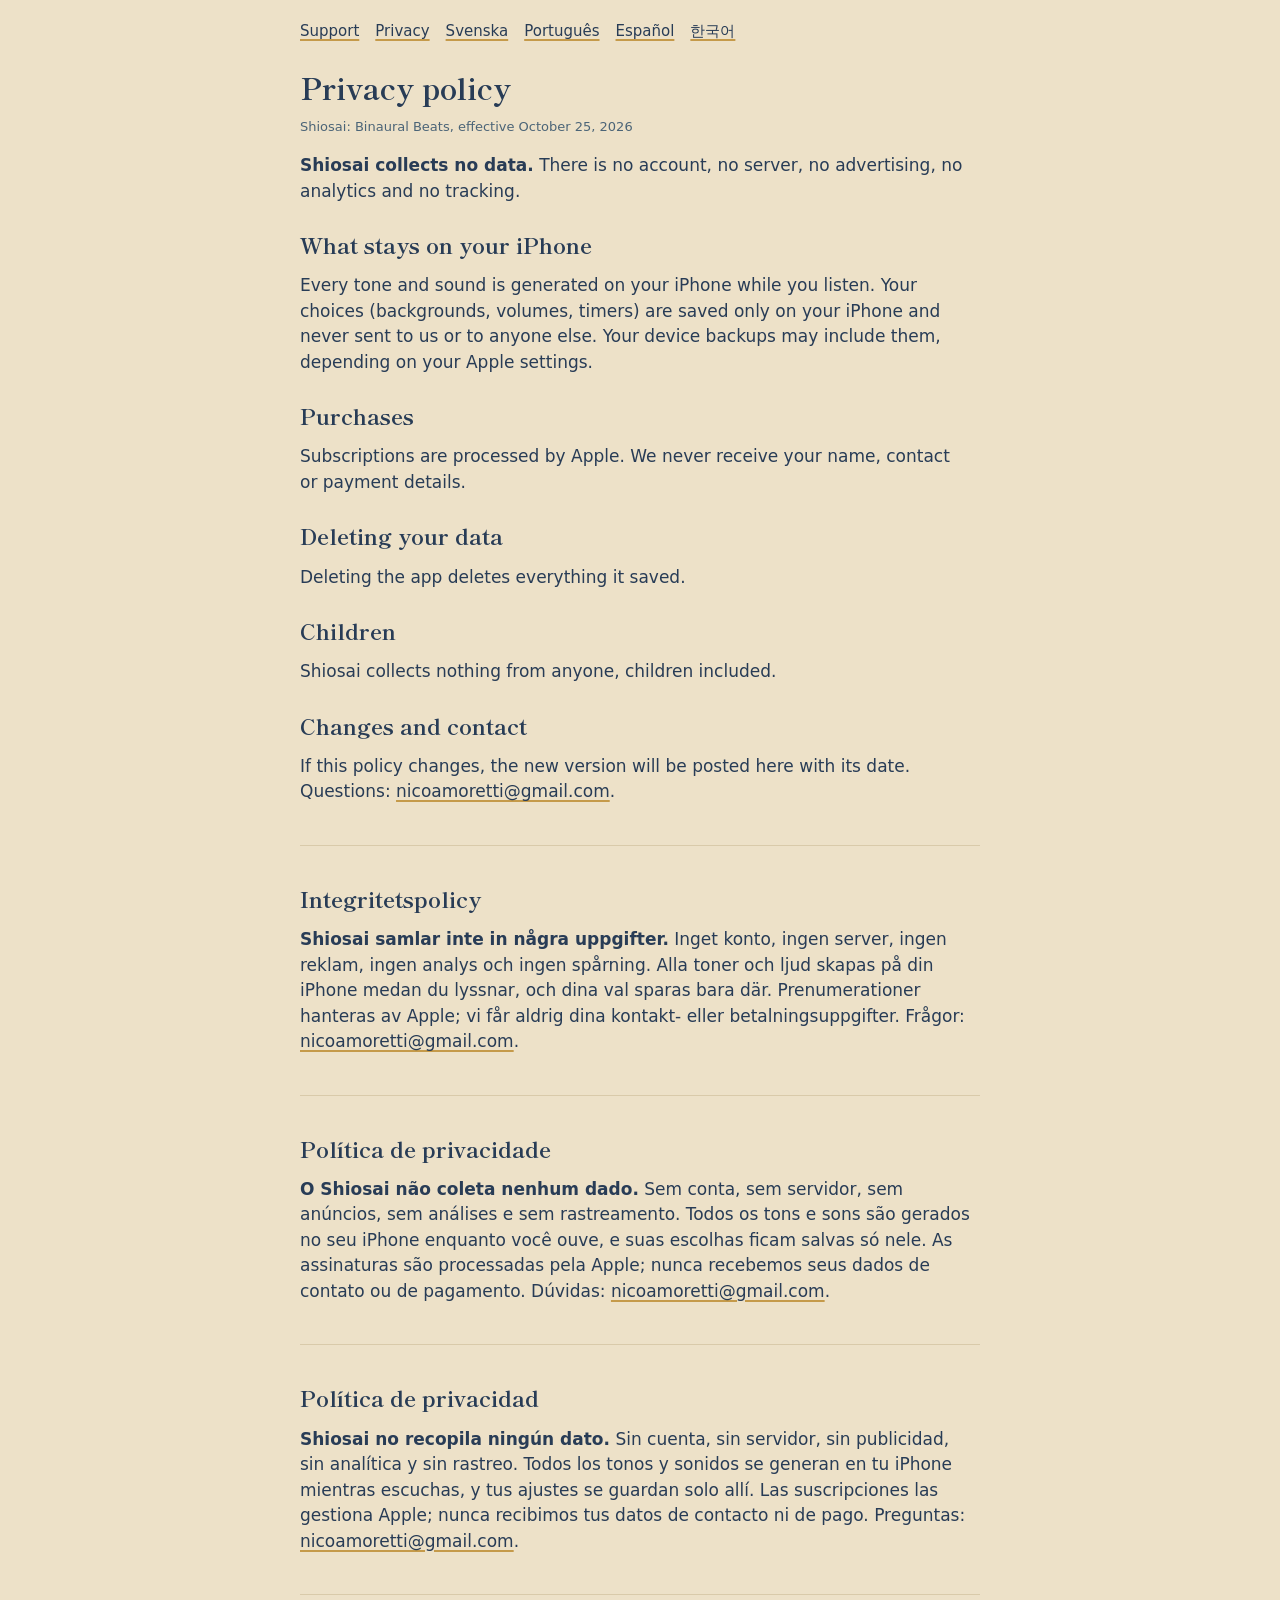
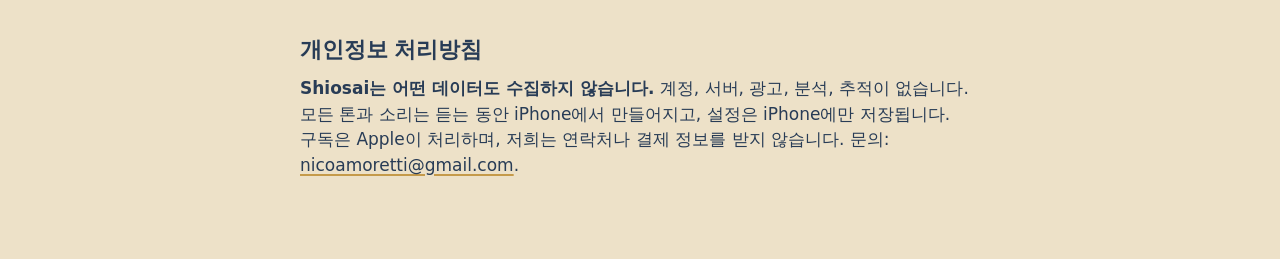
==== privacy.html @ 4a1b2999 "Shiosai support and privacy pages Co-Authored-By: Claude Opus 5.5 <noreply@anthropic.com>" ====
<!doctype html>
<html lang="en">
<head>
<meta charset="utf-8">
<meta name="viewport" content="width=device-width, initial-scale=1">
<title>Shiosai privacy</title>
<link href="https://fonts.googleapis.com/css2?family=Shippori+Mincho+B1:wght@700;800&display=swap" rel="stylesheet">
<link rel="stylesheet" href="namiura.css">
<link rel="stylesheet" href="site.css">
</head>
<body>
<main>
<nav><a href="./">Support</a><a href="privacy.html">Privacy</a><a href="#sv">Svenska</a><a href="#pt">Português</a><a href="#es">Español</a><a href="#ko">한국어</a></nav>
<h1>Privacy policy</h1>
<p class="meta">Shiosai: Binaural Beats, effective October 25, 2026</p>
<p><strong>Shiosai collects no data.</strong> There is no account, no server, no advertising, no analytics and no tracking.</p>
<h2>What stays on your iPhone</h2>
<p>Every tone and sound is generated on your iPhone while you listen. Your choices (backgrounds, volumes, timers) are saved only on your iPhone and never sent to us or to anyone else. Your device backups may include them, depending on your Apple settings.</p>
<h2>Purchases</h2>
<p>Subscriptions are processed by Apple. We never receive your name, contact or payment details.</p>
<h2>Deleting your data</h2>
<p>Deleting the app deletes everything it saved.</p>
<h2>Children</h2>
<p>Shiosai collects nothing from anyone, children included.</p>
<h2>Changes and contact</h2>
<p>If this policy changes, the new version will be posted here with its date. Questions: <a href="mailto:nicoamoretti@gmail.com">nicoamoretti@gmail.com</a>.</p>

<hr id="sv">
<h2 lang="sv">Integritetspolicy</h2>
<p lang="sv"><strong>Shiosai samlar inte in några uppgifter.</strong> Inget konto, ingen server, ingen reklam, ingen analys och ingen spårning. Alla toner och ljud skapas på din iPhone medan du lyssnar, och dina val sparas bara där. Prenumerationer hanteras av Apple; vi får aldrig dina kontakt- eller betalningsuppgifter. Frågor: <a href="mailto:nicoamoretti@gmail.com">nicoamoretti@gmail.com</a>.</p>

<hr id="pt">
<h2 lang="pt-BR">Política de privacidade</h2>
<p lang="pt-BR"><strong>O Shiosai não coleta nenhum dado.</strong> Sem conta, sem servidor, sem anúncios, sem análises e sem rastreamento. Todos os tons e sons são gerados no seu iPhone enquanto você ouve, e suas escolhas ficam salvas só nele. As assinaturas são processadas pela Apple; nunca recebemos seus dados de contato ou de pagamento. Dúvidas: <a href="mailto:nicoamoretti@gmail.com">nicoamoretti@gmail.com</a>.</p>

<hr id="es">
<h2 lang="es">Política de privacidad</h2>
<p lang="es"><strong>Shiosai no recopila ningún dato.</strong> Sin cuenta, sin servidor, sin publicidad, sin analítica y sin rastreo. Todos los tonos y sonidos se generan en tu iPhone mientras escuchas, y tus ajustes se guardan solo allí. Las suscripciones las gestiona Apple; nunca recibimos tus datos de contacto ni de pago. Preguntas: <a href="mailto:nicoamoretti@gmail.com">nicoamoretti@gmail.com</a>.</p>

<hr id="ko">
<h2 lang="ko">개인정보 처리방침</h2>
<p lang="ko"><strong>Shiosai는 어떤 데이터도 수집하지 않습니다.</strong> 계정, 서버, 광고, 분석, 추적이 없습니다. 모든 톤과 소리는 듣는 동안 iPhone에서 만들어지고, 설정은 iPhone에만 저장됩니다. 구독은 Apple이 처리하며, 저희는 연락처나 결제 정보를 받지 않습니다. 문의: <a href="mailto:nicoamoretti@gmail.com">nicoamoretti@gmail.com</a>.</p>
</main>
</body>
</html>
---- namiura.css ----
/* namiura.css. Tokens first, components second, nothing third.
   Load the mincho once in <head>:
   <link href="https://fonts.googleapis.com/css2?family=Shippori+Mincho+B1:wght@700;800&display=swap" rel="stylesheet">
   or self-host the two Latin subsets in fonts/ with @font-face (family "Shippori Mincho B1", weights 700 and 800). */
:root {
  --paper: #EDE1C8;  --foam: #F6EEDD;  --sky: #D8C0A0;  --line: #D9CAAA;
  --ink: #283C56;  --wave: #4B6477;  --chevron: #7F90A8;  --vermilion: #B5362B;
  --tan: #CAB99C;  --ochre: #C59A4A;        /* the boats, both modes */
  --prussian: #283C56;  --label: #F6EEDD;   /* on labels, both modes */
  --mincho: "Shippori Mincho B1", "Hiragino Mincho ProN", Georgia, serif;
  --ui: -apple-system, system-ui, sans-serif;
}
@media (prefers-color-scheme: dark) {
  :root { --paper: #1C2C42; --foam: #283C56; --sky: #283C56; --line: #3E5470;
          --ink: #F6EEDD; --wave: #D8C0A0; --chevron: #8FA2BF; --vermilion: #E06A5C; }
}
html { background: var(--paper); color: var(--ink); }
body { margin: 0; font: 17px/1.5 var(--ui); }
h1, h2, .number { margin: 0; font-family: var(--mincho); font-weight: 700; line-height: 1.1; }
.number { font-weight: 800; font-size: 64px; line-height: .95;
          font-variant-numeric: lining-nums tabular-nums; }
.cartouche { display: inline-block; padding: 2px 10px; background: var(--label);
             color: var(--prussian); border: 1.5px solid var(--prussian);
             border-radius: 2px; font: 700 30px/1.15 var(--mincho); }
.cartouche.vertical { writing-mode: vertical-rl; padding: 10px 5px;
                      font-size: 22px; letter-spacing: .12em; }
.print { display: block; width: 100%; height: 300px; object-fit: cover; }  /* square, flat */
.print.scene { height: 100vh; }
.thumb { width: 44px; height: 44px; object-fit: cover; border-radius: 6px; }
.label { padding: 2px 8px; background: var(--label); color: var(--prussian);
         border: 1.5px solid var(--prussian); border-radius: 2px; }
.now { display: inline-block; width: 8px; height: 8px; background: var(--ochre); }
.mark { background: var(--tan); padding: 0 .15em; border-radius: 2px;
        -webkit-box-decoration-break: clone; box-decoration-break: clone; }
.meta { font-size: 13px; color: var(--wave); }
a { color: var(--ink); text-decoration: underline; text-decoration-color: var(--ochre);
    text-decoration-thickness: 2px; text-underline-offset: 3px; }
a:hover { background: var(--tan); text-decoration: none; }
.btn { min-height: 50px; padding: 0 22px; border: 1.5px solid var(--ink); border-radius: 4px;
       background: var(--ink); color: var(--paper); font: 600 17px var(--ui); }
.btn.secondary { background: var(--foam); color: var(--ink); }
.btn.danger { background: var(--vermilion); border-color: var(--vermilion); color: var(--foam); }
.circle { width: 36px; height: 36px; border: 0; border-radius: 18px;
          background: var(--label); color: var(--prussian); }
.list { background: var(--foam); border-radius: 10px; overflow: hidden; }
.list > * + * { border-top: 1px solid var(--line); }
.row { min-height: 44px; display: flex; align-items: center; gap: 12px; padding: 0 12px 0 16px; }
:focus-visible { outline: 2px solid var(--ochre); outline-offset: 1px; }
---- site.css ----
main { max-width: 680px; margin: 0 auto; padding: 0 16px 64px; }
header { position: relative; }
header .cartouche { position: absolute; right: 16px; top: 16px; }
nav { display: flex; flex-wrap: wrap; gap: 16px; margin: 20px 0 8px; font-size: 15px; }
h1 { font-size: 30px; margin: 28px 0 6px; }
h2 { font-size: 22px; margin: 28px 0 8px; }
p, li { max-width: 62ch; }
.list { margin: 12px 0; }
.list .row { padding-top: 10px; padding-bottom: 10px; display: block; }
.credit { margin-top: 40px; }
hr { border: 0; border-top: 1px solid var(--line); margin: 40px 0; }
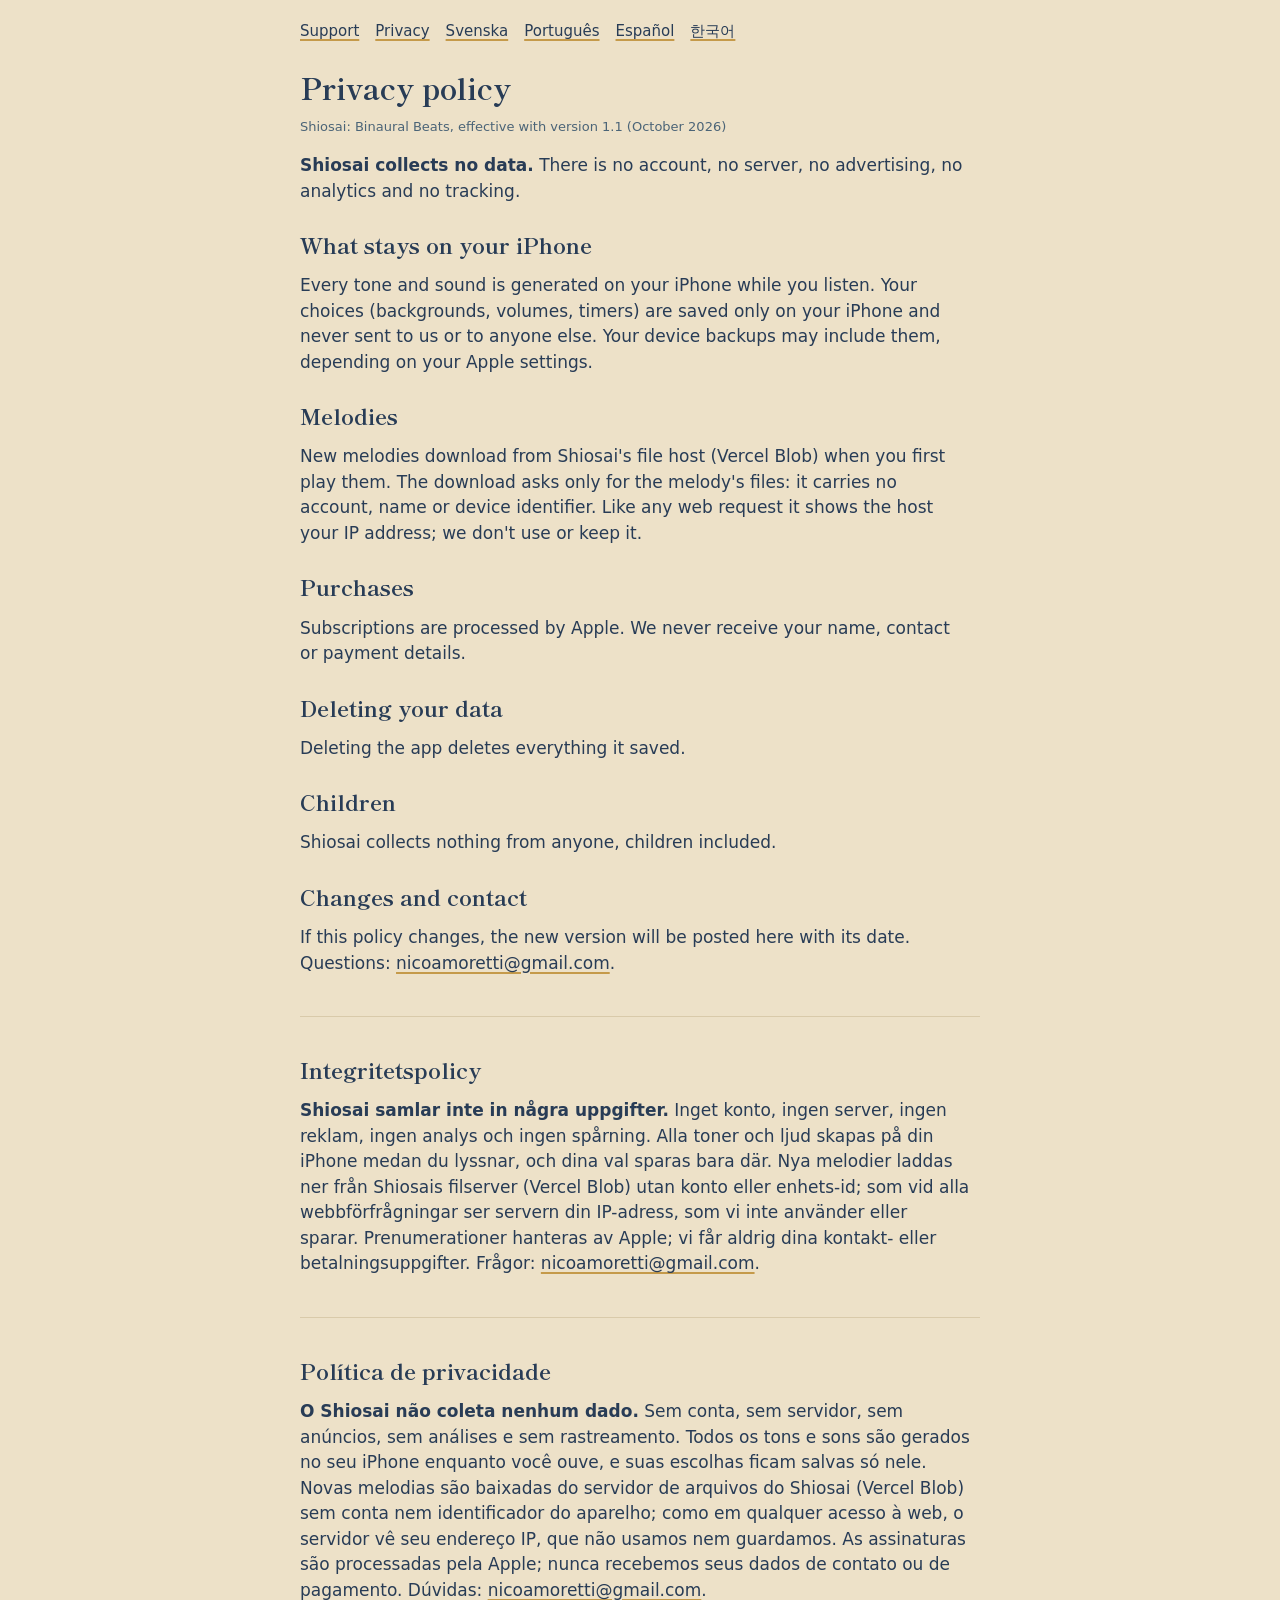
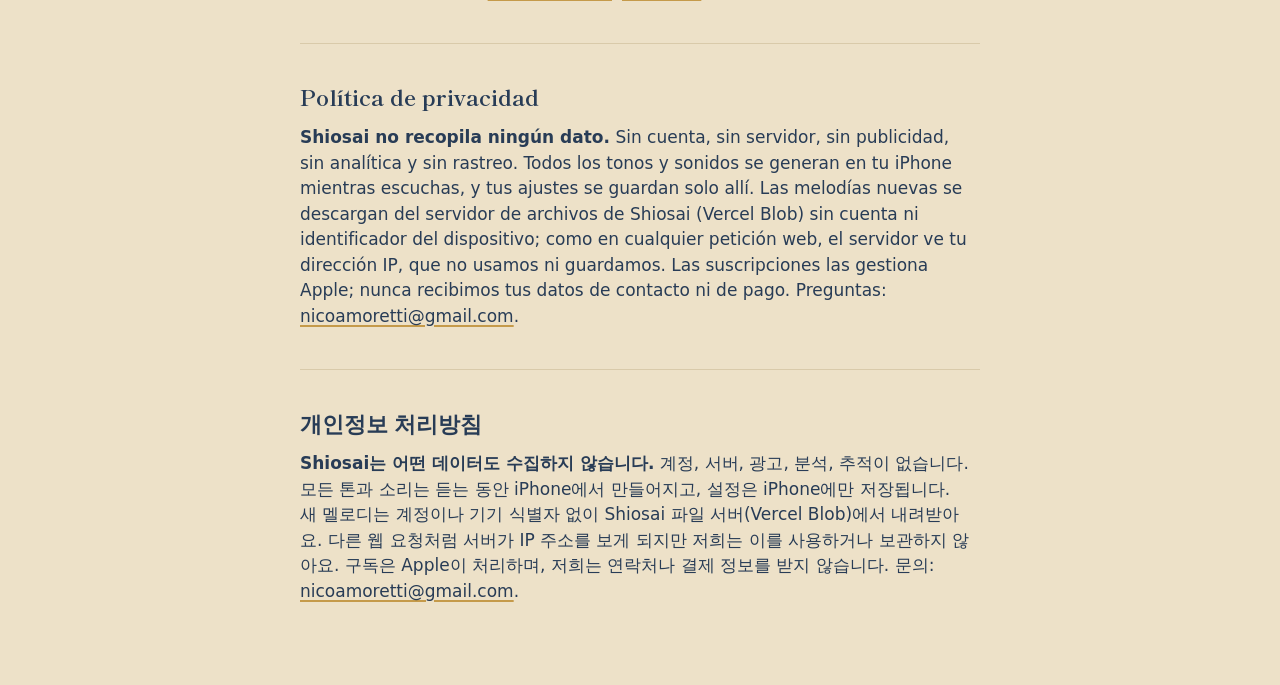
==== commit 56d97733: "Privacy: Melodies paragraph (1.1)" ====
--- a/privacy.html
+++ b/privacy.html
@@ -12,10 +12,12 @@
 <main>
 <nav><a href="./">Support</a><a href="privacy.html">Privacy</a><a href="#sv">Svenska</a><a href="#pt">Português</a><a href="#es">Español</a><a href="#ko">한국어</a></nav>
 <h1>Privacy policy</h1>
-<p class="meta">Shiosai: Binaural Beats, effective October 25, 2026</p>
+<p class="meta">Shiosai: Binaural Beats, effective with version 1.1 (October 2026)</p>
 <p><strong>Shiosai collects no data.</strong> There is no account, no server, no advertising, no analytics and no tracking.</p>
 <h2>What stays on your iPhone</h2>
 <p>Every tone and sound is generated on your iPhone while you listen. Your choices (backgrounds, volumes, timers) are saved only on your iPhone and never sent to us or to anyone else. Your device backups may include them, depending on your Apple settings.</p>
+<h2>Melodies</h2>
+<p>New melodies download from Shiosai's file host (Vercel Blob) when you first play them. The download asks only for the melody's files: it carries no account, name or device identifier. Like any web request it shows the host your IP address; we don't use or keep it.</p>
 <h2>Purchases</h2>
 <p>Subscriptions are processed by Apple. We never receive your name, contact or payment details.</p>
 <h2>Deleting your data</h2>
@@ -27,19 +29,19 @@
 
 <hr id="sv">
 <h2 lang="sv">Integritetspolicy</h2>
-<p lang="sv"><strong>Shiosai samlar inte in några uppgifter.</strong> Inget konto, ingen server, ingen reklam, ingen analys och ingen spårning. Alla toner och ljud skapas på din iPhone medan du lyssnar, och dina val sparas bara där. Prenumerationer hanteras av Apple; vi får aldrig dina kontakt- eller betalningsuppgifter. Frågor: <a href="mailto:nicoamoretti@gmail.com">nicoamoretti@gmail.com</a>.</p>
+<p lang="sv"><strong>Shiosai samlar inte in några uppgifter.</strong> Inget konto, ingen server, ingen reklam, ingen analys och ingen spårning. Alla toner och ljud skapas på din iPhone medan du lyssnar, och dina val sparas bara där. Nya melodier laddas ner från Shiosais filserver (Vercel Blob) utan konto eller enhets-id; som vid alla webbförfrågningar ser servern din IP-adress, som vi inte använder eller sparar. Prenumerationer hanteras av Apple; vi får aldrig dina kontakt- eller betalningsuppgifter. Frågor: <a href="mailto:nicoamoretti@gmail.com">nicoamoretti@gmail.com</a>.</p>
 
 <hr id="pt">
 <h2 lang="pt-BR">Política de privacidade</h2>
-<p lang="pt-BR"><strong>O Shiosai não coleta nenhum dado.</strong> Sem conta, sem servidor, sem anúncios, sem análises e sem rastreamento. Todos os tons e sons são gerados no seu iPhone enquanto você ouve, e suas escolhas ficam salvas só nele. As assinaturas são processadas pela Apple; nunca recebemos seus dados de contato ou de pagamento. Dúvidas: <a href="mailto:nicoamoretti@gmail.com">nicoamoretti@gmail.com</a>.</p>
+<p lang="pt-BR"><strong>O Shiosai não coleta nenhum dado.</strong> Sem conta, sem servidor, sem anúncios, sem análises e sem rastreamento. Todos os tons e sons são gerados no seu iPhone enquanto você ouve, e suas escolhas ficam salvas só nele. Novas melodias são baixadas do servidor de arquivos do Shiosai (Vercel Blob) sem conta nem identificador do aparelho; como em qualquer acesso à web, o servidor vê seu endereço IP, que não usamos nem guardamos. As assinaturas são processadas pela Apple; nunca recebemos seus dados de contato ou de pagamento. Dúvidas: <a href="mailto:nicoamoretti@gmail.com">nicoamoretti@gmail.com</a>.</p>
 
 <hr id="es">
 <h2 lang="es">Política de privacidad</h2>
-<p lang="es"><strong>Shiosai no recopila ningún dato.</strong> Sin cuenta, sin servidor, sin publicidad, sin analítica y sin rastreo. Todos los tonos y sonidos se generan en tu iPhone mientras escuchas, y tus ajustes se guardan solo allí. Las suscripciones las gestiona Apple; nunca recibimos tus datos de contacto ni de pago. Preguntas: <a href="mailto:nicoamoretti@gmail.com">nicoamoretti@gmail.com</a>.</p>
+<p lang="es"><strong>Shiosai no recopila ningún dato.</strong> Sin cuenta, sin servidor, sin publicidad, sin analítica y sin rastreo. Todos los tonos y sonidos se generan en tu iPhone mientras escuchas, y tus ajustes se guardan solo allí. Las melodías nuevas se descargan del servidor de archivos de Shiosai (Vercel Blob) sin cuenta ni identificador del dispositivo; como en cualquier petición web, el servidor ve tu dirección IP, que no usamos ni guardamos. Las suscripciones las gestiona Apple; nunca recibimos tus datos de contacto ni de pago. Preguntas: <a href="mailto:nicoamoretti@gmail.com">nicoamoretti@gmail.com</a>.</p>
 
 <hr id="ko">
 <h2 lang="ko">개인정보 처리방침</h2>
-<p lang="ko"><strong>Shiosai는 어떤 데이터도 수집하지 않습니다.</strong> 계정, 서버, 광고, 분석, 추적이 없습니다. 모든 톤과 소리는 듣는 동안 iPhone에서 만들어지고, 설정은 iPhone에만 저장됩니다. 구독은 Apple이 처리하며, 저희는 연락처나 결제 정보를 받지 않습니다. 문의: <a href="mailto:nicoamoretti@gmail.com">nicoamoretti@gmail.com</a>.</p>
+<p lang="ko"><strong>Shiosai는 어떤 데이터도 수집하지 않습니다.</strong> 계정, 서버, 광고, 분석, 추적이 없습니다. 모든 톤과 소리는 듣는 동안 iPhone에서 만들어지고, 설정은 iPhone에만 저장됩니다. 새 멜로디는 계정이나 기기 식별자 없이 Shiosai 파일 서버(Vercel Blob)에서 내려받아요. 다른 웹 요청처럼 서버가 IP 주소를 보게 되지만 저희는 이를 사용하거나 보관하지 않아요. 구독은 Apple이 처리하며, 저희는 연락처나 결제 정보를 받지 않습니다. 문의: <a href="mailto:nicoamoretti@gmail.com">nicoamoretti@gmail.com</a>.</p>
 </main>
 </body>
 </html>
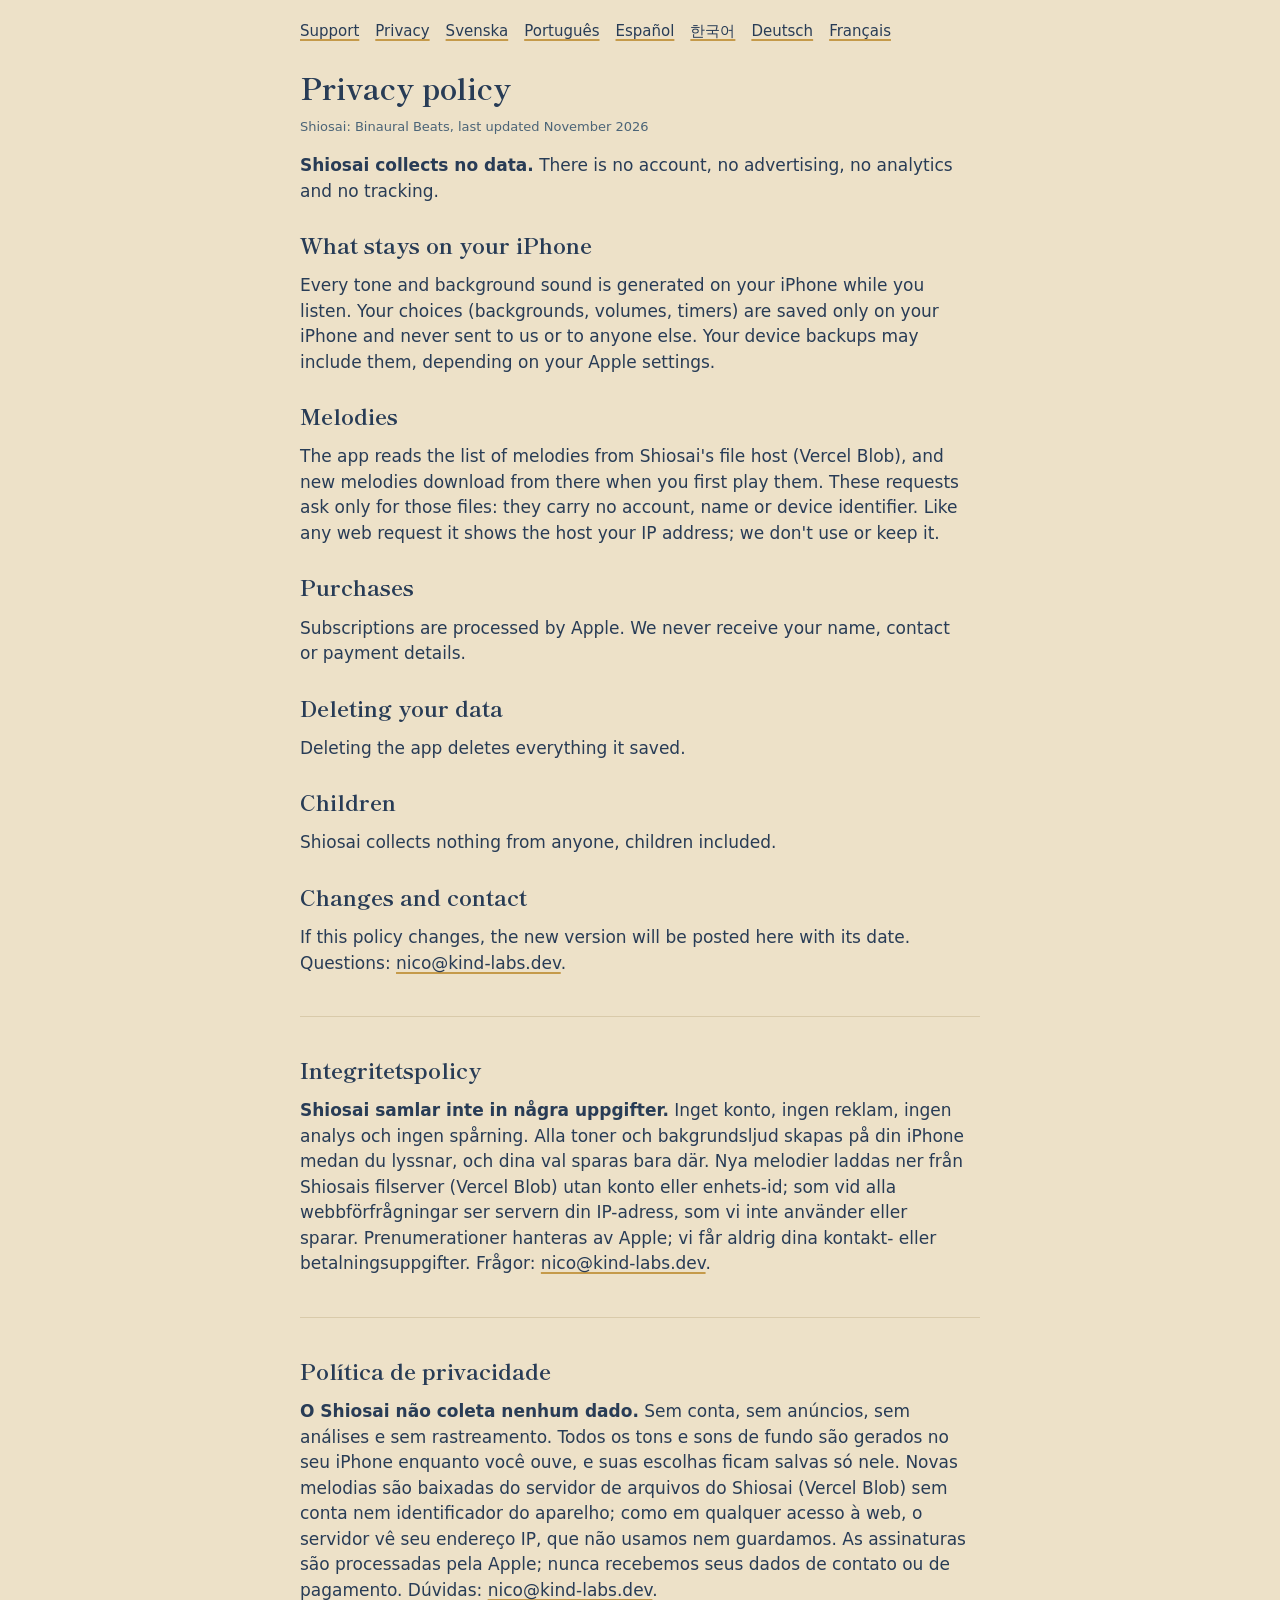
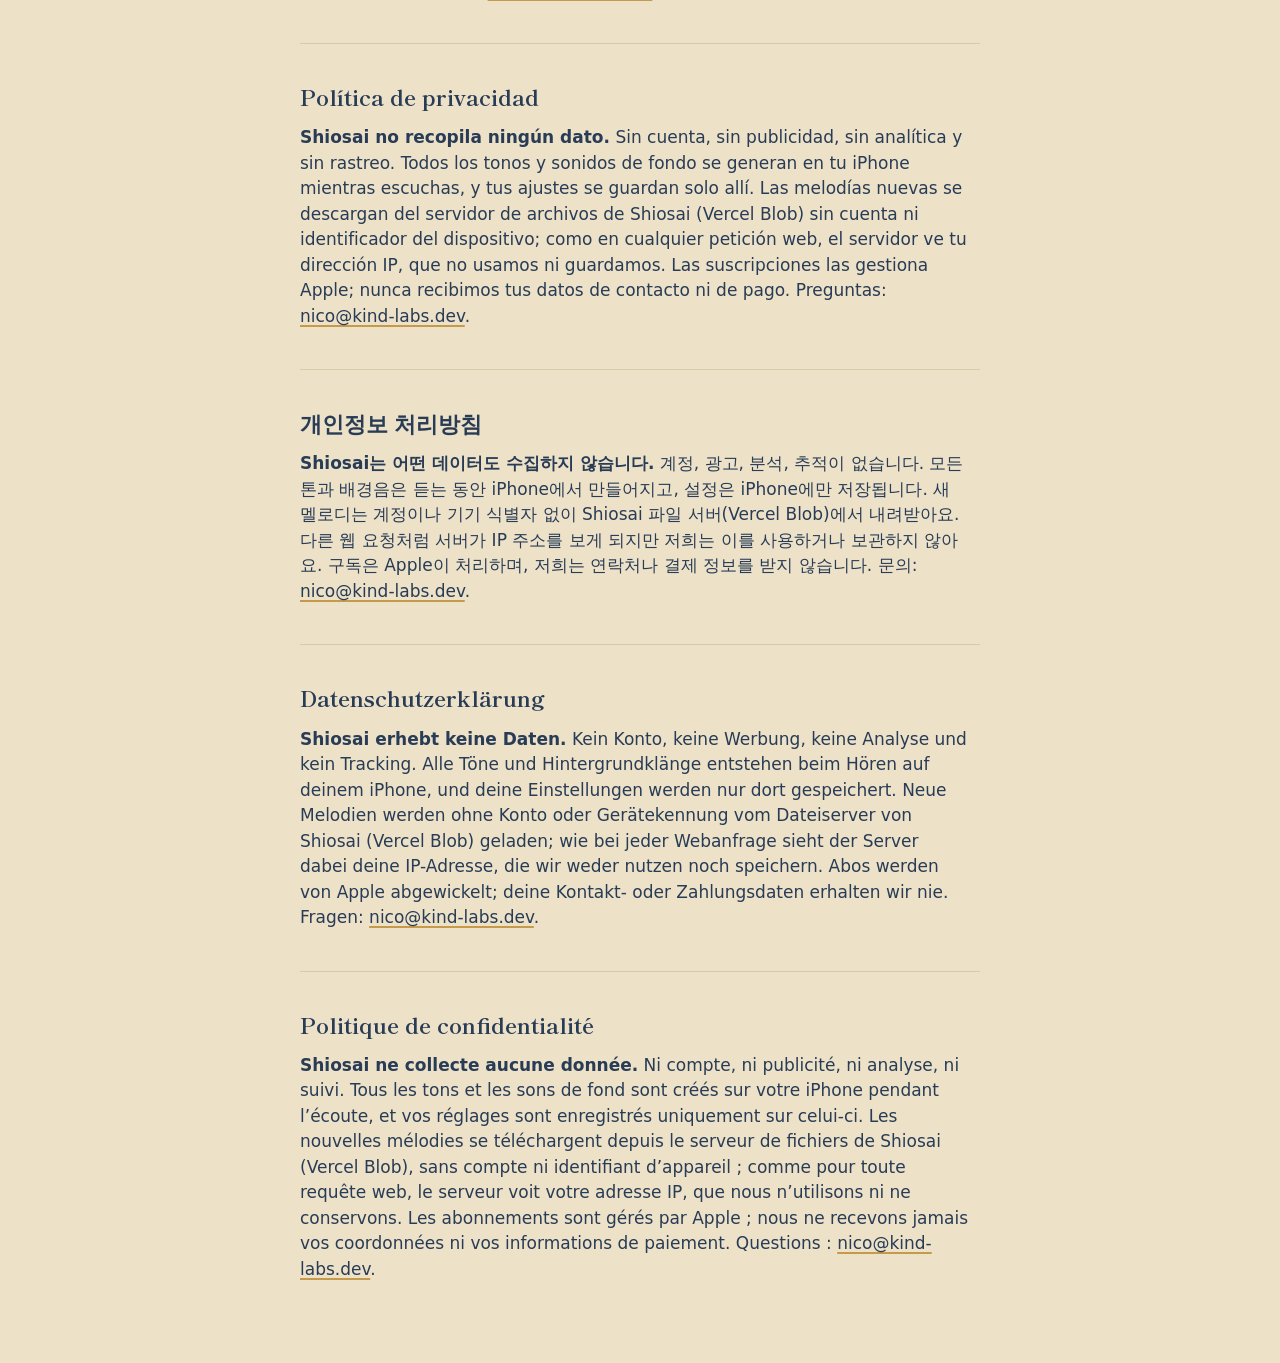
==== commit 5bb0145d: "Contact is nico@kind-labs.dev; German and French privacy text; no claim of no server now that melodi" ====
--- a/privacy.html
+++ b/privacy.html
@@ -10,14 +10,14 @@
 </head>
 <body>
 <main>
-<nav><a href="./">Support</a><a href="privacy.html">Privacy</a><a href="#sv">Svenska</a><a href="#pt">Português</a><a href="#es">Español</a><a href="#ko">한국어</a></nav>
+<nav><a href="./">Support</a><a href="privacy.html">Privacy</a><a href="#sv">Svenska</a><a href="#pt">Português</a><a href="#es">Español</a><a href="#ko">한국어</a><a href="#de">Deutsch</a><a href="#fr">Français</a></nav>
 <h1>Privacy policy</h1>
-<p class="meta">Shiosai: Binaural Beats, effective with version 1.1 (October 2026)</p>
-<p><strong>Shiosai collects no data.</strong> There is no account, no server, no advertising, no analytics and no tracking.</p>
+<p class="meta">Shiosai: Binaural Beats, last updated November 2026</p>
+<p><strong>Shiosai collects no data.</strong> There is no account, no advertising, no analytics and no tracking.</p>
 <h2>What stays on your iPhone</h2>
-<p>Every tone and sound is generated on your iPhone while you listen. Your choices (backgrounds, volumes, timers) are saved only on your iPhone and never sent to us or to anyone else. Your device backups may include them, depending on your Apple settings.</p>
+<p>Every tone and background sound is generated on your iPhone while you listen. Your choices (backgrounds, volumes, timers) are saved only on your iPhone and never sent to us or to anyone else. Your device backups may include them, depending on your Apple settings.</p>
 <h2>Melodies</h2>
-<p>New melodies download from Shiosai's file host (Vercel Blob) when you first play them. The download asks only for the melody's files: it carries no account, name or device identifier. Like any web request it shows the host your IP address; we don't use or keep it.</p>
+<p>The app reads the list of melodies from Shiosai's file host (Vercel Blob), and new melodies download from there when you first play them. These requests ask only for those files: they carry no account, name or device identifier. Like any web request it shows the host your IP address; we don't use or keep it.</p>
 <h2>Purchases</h2>
 <p>Subscriptions are processed by Apple. We never receive your name, contact or payment details.</p>
 <h2>Deleting your data</h2>
@@ -25,23 +25,30 @@
 <h2>Children</h2>
 <p>Shiosai collects nothing from anyone, children included.</p>
 <h2>Changes and contact</h2>
-<p>If this policy changes, the new version will be posted here with its date. Questions: <a href="mailto:nicoamoretti@gmail.com">nicoamoretti@gmail.com</a>.</p>
+<p>If this policy changes, the new version will be posted here with its date. Questions: <a href="mailto:nico@kind-labs.dev">nico@kind-labs.dev</a>.</p>
 
 <hr id="sv">
 <h2 lang="sv">Integritetspolicy</h2>
-<p lang="sv"><strong>Shiosai samlar inte in några uppgifter.</strong> Inget konto, ingen server, ingen reklam, ingen analys och ingen spårning. Alla toner och ljud skapas på din iPhone medan du lyssnar, och dina val sparas bara där. Nya melodier laddas ner från Shiosais filserver (Vercel Blob) utan konto eller enhets-id; som vid alla webbförfrågningar ser servern din IP-adress, som vi inte använder eller sparar. Prenumerationer hanteras av Apple; vi får aldrig dina kontakt- eller betalningsuppgifter. Frågor: <a href="mailto:nicoamoretti@gmail.com">nicoamoretti@gmail.com</a>.</p>
+<p lang="sv"><strong>Shiosai samlar inte in några uppgifter.</strong> Inget konto, ingen reklam, ingen analys och ingen spårning. Alla toner och bakgrundsljud skapas på din iPhone medan du lyssnar, och dina val sparas bara där. Nya melodier laddas ner från Shiosais filserver (Vercel Blob) utan konto eller enhets-id; som vid alla webbförfrågningar ser servern din IP-adress, som vi inte använder eller sparar. Prenumerationer hanteras av Apple; vi får aldrig dina kontakt- eller betalningsuppgifter. Frågor: <a href="mailto:nico@kind-labs.dev">nico@kind-labs.dev</a>.</p>
 
 <hr id="pt">
 <h2 lang="pt-BR">Política de privacidade</h2>
-<p lang="pt-BR"><strong>O Shiosai não coleta nenhum dado.</strong> Sem conta, sem servidor, sem anúncios, sem análises e sem rastreamento. Todos os tons e sons são gerados no seu iPhone enquanto você ouve, e suas escolhas ficam salvas só nele. Novas melodias são baixadas do servidor de arquivos do Shiosai (Vercel Blob) sem conta nem identificador do aparelho; como em qualquer acesso à web, o servidor vê seu endereço IP, que não usamos nem guardamos. As assinaturas são processadas pela Apple; nunca recebemos seus dados de contato ou de pagamento. Dúvidas: <a href="mailto:nicoamoretti@gmail.com">nicoamoretti@gmail.com</a>.</p>
+<p lang="pt-BR"><strong>O Shiosai não coleta nenhum dado.</strong> Sem conta, sem anúncios, sem análises e sem rastreamento. Todos os tons e sons de fundo são gerados no seu iPhone enquanto você ouve, e suas escolhas ficam salvas só nele. Novas melodias são baixadas do servidor de arquivos do Shiosai (Vercel Blob) sem conta nem identificador do aparelho; como em qualquer acesso à web, o servidor vê seu endereço IP, que não usamos nem guardamos. As assinaturas são processadas pela Apple; nunca recebemos seus dados de contato ou de pagamento. Dúvidas: <a href="mailto:nico@kind-labs.dev">nico@kind-labs.dev</a>.</p>
 
 <hr id="es">
 <h2 lang="es">Política de privacidad</h2>
-<p lang="es"><strong>Shiosai no recopila ningún dato.</strong> Sin cuenta, sin servidor, sin publicidad, sin analítica y sin rastreo. Todos los tonos y sonidos se generan en tu iPhone mientras escuchas, y tus ajustes se guardan solo allí. Las melodías nuevas se descargan del servidor de archivos de Shiosai (Vercel Blob) sin cuenta ni identificador del dispositivo; como en cualquier petición web, el servidor ve tu dirección IP, que no usamos ni guardamos. Las suscripciones las gestiona Apple; nunca recibimos tus datos de contacto ni de pago. Preguntas: <a href="mailto:nicoamoretti@gmail.com">nicoamoretti@gmail.com</a>.</p>
+<p lang="es"><strong>Shiosai no recopila ningún dato.</strong> Sin cuenta, sin publicidad, sin analítica y sin rastreo. Todos los tonos y sonidos de fondo se generan en tu iPhone mientras escuchas, y tus ajustes se guardan solo allí. Las melodías nuevas se descargan del servidor de archivos de Shiosai (Vercel Blob) sin cuenta ni identificador del dispositivo; como en cualquier petición web, el servidor ve tu dirección IP, que no usamos ni guardamos. Las suscripciones las gestiona Apple; nunca recibimos tus datos de contacto ni de pago. Preguntas: <a href="mailto:nico@kind-labs.dev">nico@kind-labs.dev</a>.</p>
 
 <hr id="ko">
 <h2 lang="ko">개인정보 처리방침</h2>
-<p lang="ko"><strong>Shiosai는 어떤 데이터도 수집하지 않습니다.</strong> 계정, 서버, 광고, 분석, 추적이 없습니다. 모든 톤과 소리는 듣는 동안 iPhone에서 만들어지고, 설정은 iPhone에만 저장됩니다. 새 멜로디는 계정이나 기기 식별자 없이 Shiosai 파일 서버(Vercel Blob)에서 내려받아요. 다른 웹 요청처럼 서버가 IP 주소를 보게 되지만 저희는 이를 사용하거나 보관하지 않아요. 구독은 Apple이 처리하며, 저희는 연락처나 결제 정보를 받지 않습니다. 문의: <a href="mailto:nicoamoretti@gmail.com">nicoamoretti@gmail.com</a>.</p>
+<p lang="ko"><strong>Shiosai는 어떤 데이터도 수집하지 않습니다.</strong> 계정, 광고, 분석, 추적이 없습니다. 모든 톤과 배경음은 듣는 동안 iPhone에서 만들어지고, 설정은 iPhone에만 저장됩니다. 새 멜로디는 계정이나 기기 식별자 없이 Shiosai 파일 서버(Vercel Blob)에서 내려받아요. 다른 웹 요청처럼 서버가 IP 주소를 보게 되지만 저희는 이를 사용하거나 보관하지 않아요. 구독은 Apple이 처리하며, 저희는 연락처나 결제 정보를 받지 않습니다. 문의: <a href="mailto:nico@kind-labs.dev">nico@kind-labs.dev</a>.</p>
+<hr id="de">
+<h2 lang="de">Datenschutzerklärung</h2>
+<p lang="de"><strong>Shiosai erhebt keine Daten.</strong> Kein Konto, keine Werbung, keine Analyse und kein Tracking. Alle Töne und Hintergrundklänge entstehen beim Hören auf deinem iPhone, und deine Einstellungen werden nur dort gespeichert. Neue Melodien werden ohne Konto oder Gerätekennung vom Dateiserver von Shiosai (Vercel Blob) geladen; wie bei jeder Webanfrage sieht der Server dabei deine IP-Adresse, die wir weder nutzen noch speichern. Abos werden von Apple abgewickelt; deine Kontakt- oder Zahlungsdaten erhalten wir nie. Fragen: <a href="mailto:nico@kind-labs.dev">nico@kind-labs.dev</a>.</p>
+
+<hr id="fr">
+<h2 lang="fr">Politique de confidentialité</h2>
+<p lang="fr"><strong>Shiosai ne collecte aucune donnée.</strong> Ni compte, ni publicité, ni analyse, ni suivi. Tous les tons et les sons de fond sont créés sur votre iPhone pendant l’écoute, et vos réglages sont enregistrés uniquement sur celui-ci. Les nouvelles mélodies se téléchargent depuis le serveur de fichiers de Shiosai (Vercel Blob), sans compte ni identifiant d’appareil ; comme pour toute requête web, le serveur voit votre adresse IP, que nous n’utilisons ni ne conservons. Les abonnements sont gérés par Apple ; nous ne recevons jamais vos coordonnées ni vos informations de paiement. Questions : <a href="mailto:nico@kind-labs.dev">nico@kind-labs.dev</a>.</p>
 </main>
 </body>
 </html>
